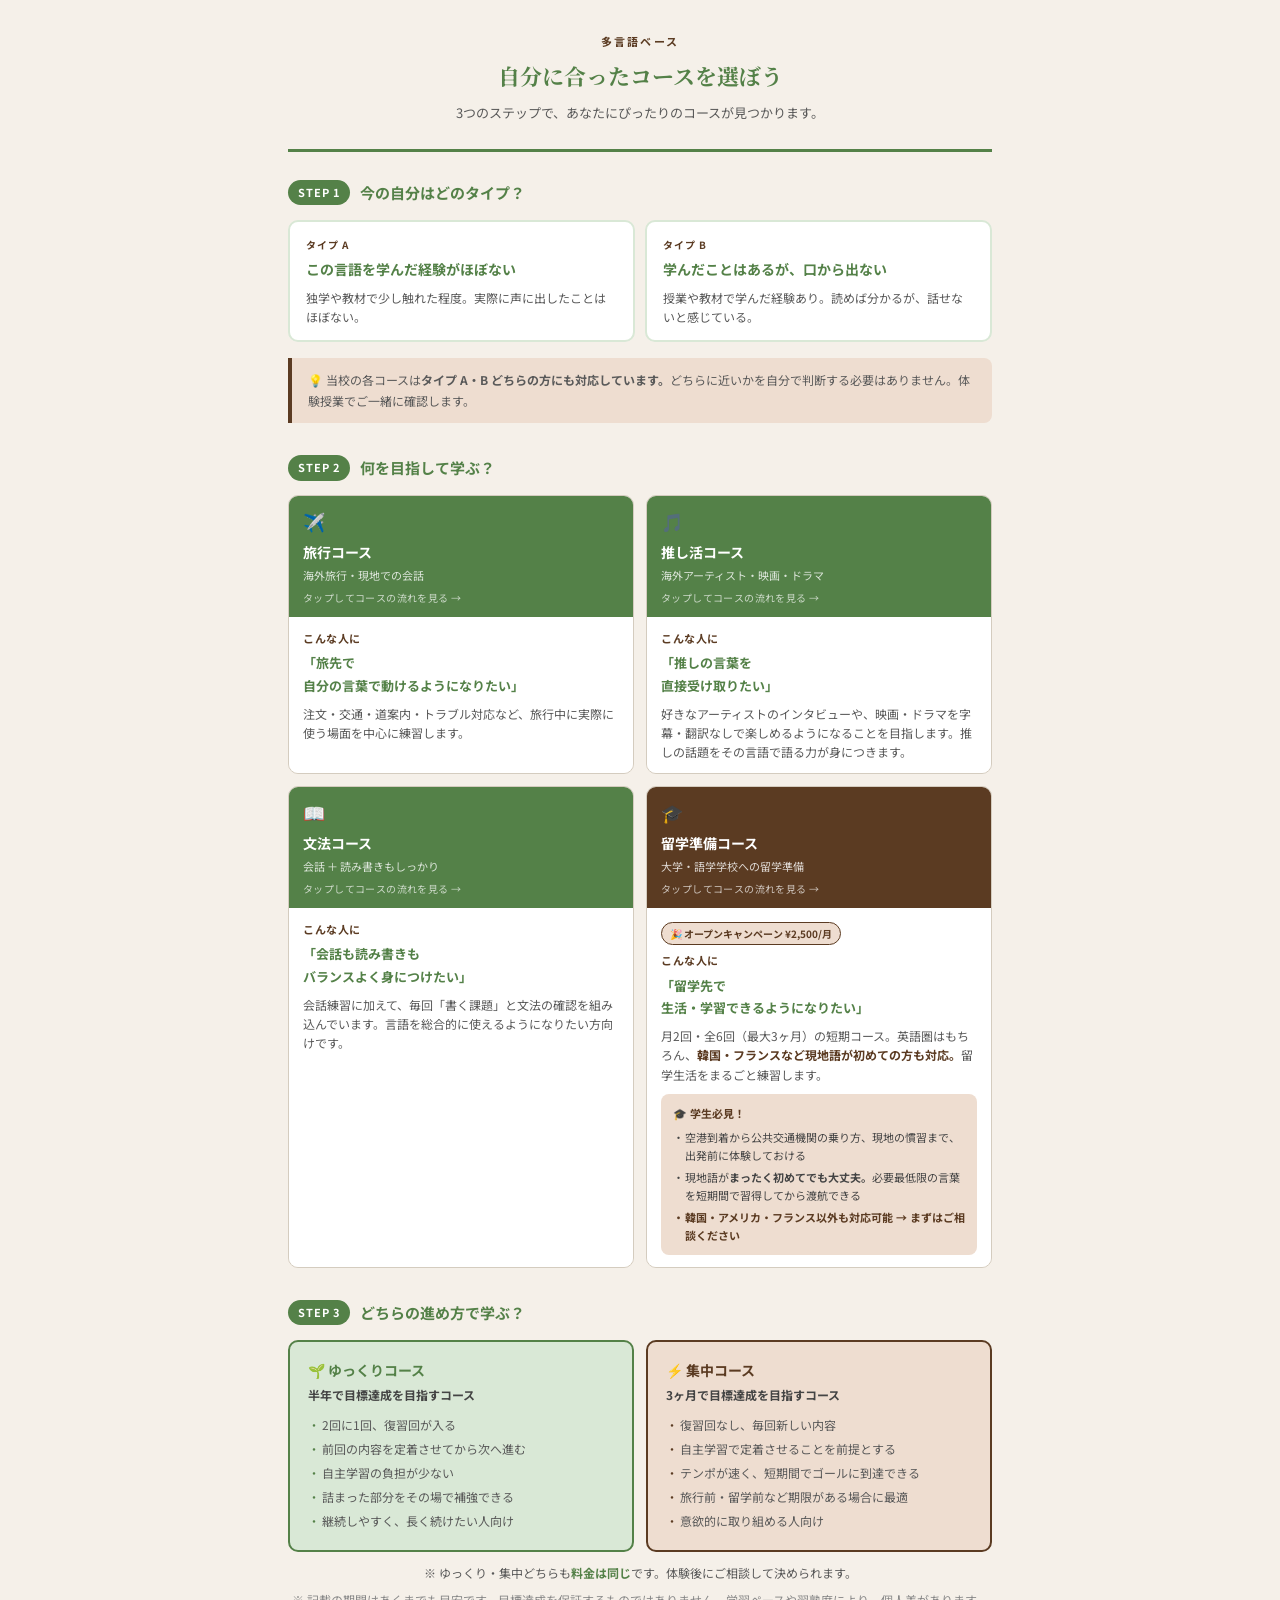
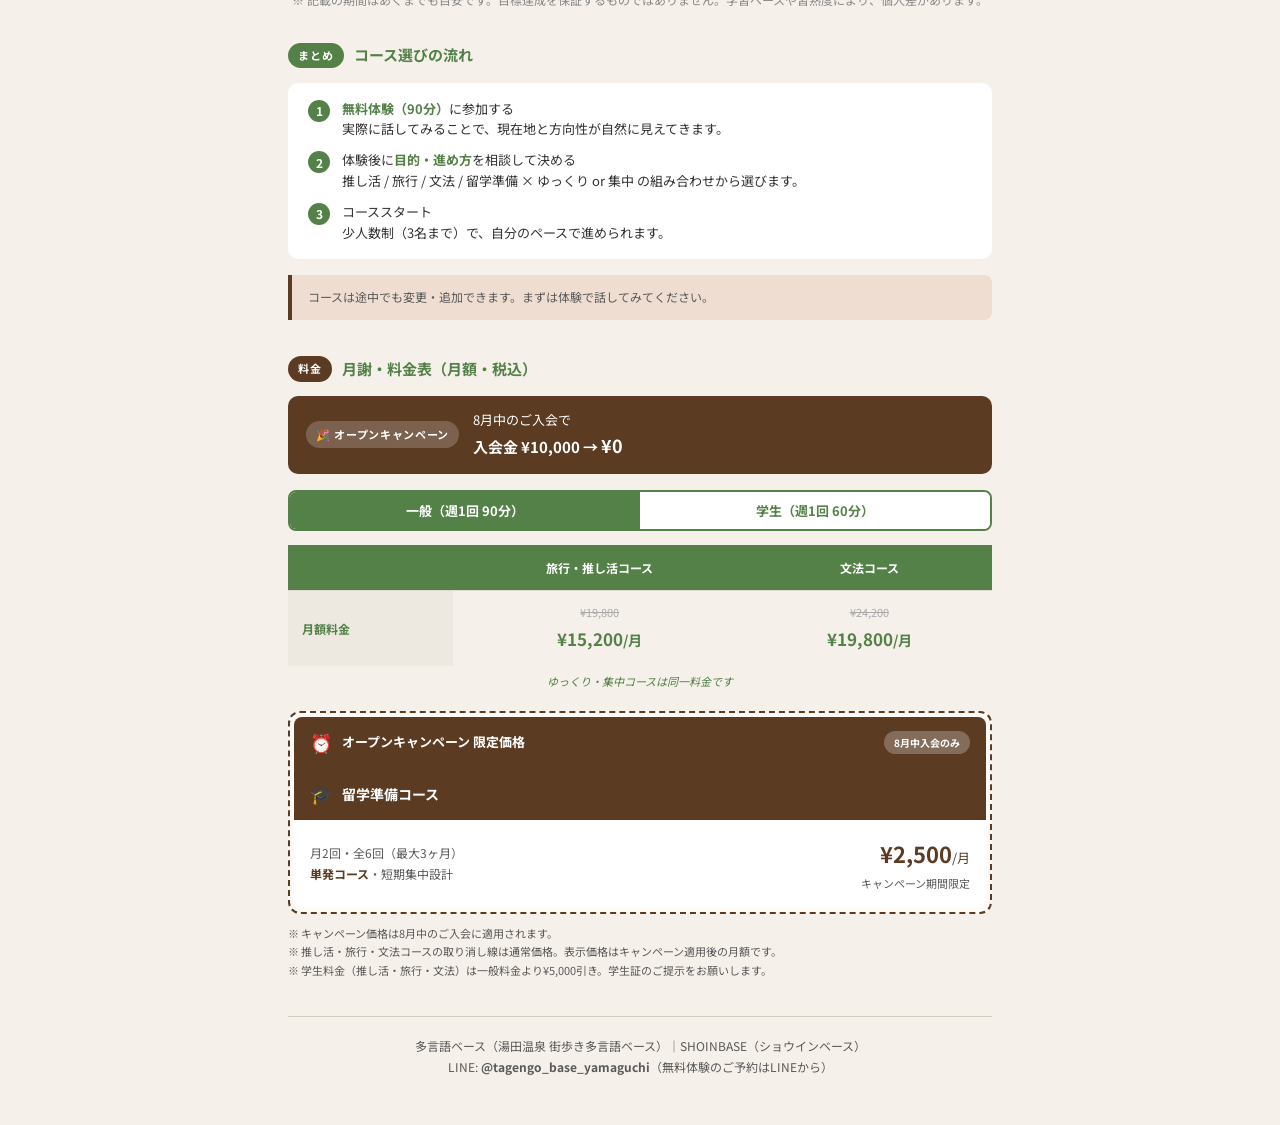
==== course_guide.html @ 74361b8c "Rename course guide page to ASCII filename Co-Authored-By: Claude Sonnet 5 <noreply@anthropic.com>" ====
<!DOCTYPE html>
<html lang="ja">
<head>
<meta charset="UTF-8">
<meta name="viewport" content="width=device-width, initial-scale=1.0">
<title>コース選択ガイド｜多言語ベース</title>
<link href="https://fonts.googleapis.com/css2?family=Noto+Serif+JP:wght@400;700&family=Noto+Sans+JP:wght@400;500;700&display=swap" rel="stylesheet">
<style>
  :root {
    --navy: #548148;
    --terra: #5b3b22;
    --terra-l: #eeddd0;
    --light: #d9e8d6;
    --gray: #595959;
    --lgray: #ede8e0;
  }
  * { box-sizing: border-box; margin: 0; padding: 0; }
  body {
    font-family: 'Noto Sans JP', sans-serif;
    color: #222;
    background: #f5f0e9;
    max-width: 760px;
    margin: 0 auto;
    padding: 32px 28px 48px;
    font-size: 14px;
    line-height: 1.75;
  }

  .header { text-align: center; padding-bottom: 24px; border-bottom: 3px solid var(--navy); margin-bottom: 28px; }
  .brand { font-size: 11px; letter-spacing: .2em; color: var(--terra); font-weight: 700; margin-bottom: 6px; }
  .header h1 { font-family: 'Noto Serif JP', serif; font-size: 22px; color: var(--navy); font-weight: 700; margin-bottom: 6px; }
  .header p { font-size: 13px; color: var(--gray); }

  .section-title { display: flex; align-items: center; gap: 10px; margin: 28px 0 14px; }
  .step-badge { background: var(--navy); color: #fff; font-size: 11px; font-weight: 700; padding: 3px 10px; border-radius: 20px; letter-spacing: .08em; white-space: nowrap; }
  .section-title h2 { font-size: 15px; font-weight: 700; color: var(--navy); }

  .level-cards { display: grid; grid-template-columns: 1fr 1fr; gap: 10px; margin-bottom: 6px; }
  .level-card { border: 2px solid var(--light); border-radius: 10px; padding: 14px 16px; background: #fff; }
  .level-card .tag { font-size: 10px; font-weight: 700; letter-spacing: .1em; color: var(--terra); margin-bottom: 4px; }
  .level-card .title { font-size: 14px; font-weight: 700; color: var(--navy); margin-bottom: 6px; }
  .level-card .desc { font-size: 12px; color: var(--gray); line-height: 1.6; }
  .level-card.highlight { border-color: var(--navy); background: var(--light); }

  .course-grid { display: grid; grid-template-columns: 1fr 1fr; gap: 12px; }
  .course-card { border-radius: 10px; overflow: hidden; border: 1px solid #d4ccbf; cursor: pointer; transition: transform .15s, box-shadow .15s; display: flex; flex-direction: column; }
  .course-card:active { transform: scale(.97); }
  .course-card:hover { box-shadow: 0 4px 16px rgba(84,129,72,.2); }
  .course-head { background: var(--navy); color: #fff; padding: 10px 14px; }
  .course-head .emoji { font-size: 18px; margin-bottom: 2px; display: block; }
  .course-head .name { font-size: 14px; font-weight: 700; }
  .course-head .sub { font-size: 11px; opacity: .8; margin-top: 2px; }
  .tap-hint { font-size: 10px; color: rgba(255,255,255,.7); margin-top: 4px; letter-spacing: .04em; }
  .course-body { background: #fff; padding: 12px 14px; flex: 1; }
  .course-body .for { font-size: 11px; font-weight: 700; color: var(--terra); margin-bottom: 4px; letter-spacing: .05em; }
  .course-body .goal { font-size: 13px; font-weight: 700; color: var(--navy); margin-bottom: 6px; }
  .course-body .detail { font-size: 12px; color: var(--gray); line-height: 1.6; }
  .course-card.terra .course-head { background: var(--terra); }
  .course-badge { display: inline-block; background: var(--terra-l); color: var(--terra); font-size: 10px; font-weight: 700; padding: 2px 8px; border-radius: 20px; margin-bottom: 6px; border: 1px solid var(--terra); }

  /* ── 進め方カード ── */
  .pace-grid { display: grid; grid-template-columns: 1fr 1fr; gap: 12px; }
  .pace-card { border-radius: 10px; padding: 16px 18px; border: 2px solid; }
  .pace-card.yukkuri { border-color: var(--navy); background: var(--light); }
  .pace-card.shuchu { border-color: var(--terra); background: var(--terra-l); }
  .pace-card .pace-title { font-size: 14px; font-weight: 700; margin-bottom: 2px; }
  .pace-card.yukkuri .pace-title { color: var(--navy); }
  .pace-card.shuchu .pace-title { color: var(--terra); }
  .pace-card .pace-count { font-size: 12px; font-weight: 700; color: #444; margin-bottom: 10px; }
  .pace-card ul { list-style: none; padding: 0; }
  .pace-card ul li { font-size: 12px; color: var(--gray); line-height: 1.65; padding-left: 14px; position: relative; margin-bottom: 4px; }
  .pace-card ul li::before { content: '・'; position: absolute; left: 0; }
  .pace-card.yukkuri ul li::before { color: var(--navy); }
  .pace-card.shuchu ul li::before { color: var(--terra); }
  .pace-same-note { text-align: center; font-size: 12px; color: var(--gray); margin-top: 10px; }
  .pace-same-note strong { color: var(--navy); }

  .flow { background: #fff; border-radius: 10px; padding: 16px 20px; }
  .flow-row { display: flex; align-items: flex-start; gap: 12px; margin-bottom: 10px; }
  .flow-row:last-child { margin-bottom: 0; }
  .flow-num { background: var(--navy); color: #fff; width: 22px; height: 22px; border-radius: 50%; font-size: 12px; font-weight: 700; display: flex; align-items: center; justify-content: center; flex-shrink: 0; margin-top: 1px; }
  .flow-text { font-size: 13px; color: #333; line-height: 1.6; }
  .flow-text strong { color: var(--navy); }

  .note-box { background: var(--terra-l); border-left: 4px solid var(--terra); border-radius: 0 8px 8px 0; padding: 12px 16px; font-size: 12px; color: var(--gray); line-height: 1.7; margin-top: 16px; }

  /* modal */
  .modal-overlay { display: none; position: fixed; inset: 0; background: rgba(10,20,10,.5); z-index: 100; align-items: flex-end; justify-content: center; }
  .modal-overlay.open { display: flex; }
  .modal { background: #fff; border-radius: 20px 20px 0 0; width: 100%; max-width: 760px; max-height: 85vh; overflow-y: auto; padding: 0 0 32px; transform: translateY(100%); transition: transform .3s cubic-bezier(.32,1,.6,1); }
  .modal-overlay.open .modal { transform: translateY(0); }
  .modal-bar { width: 40px; height: 4px; background: #ddd; border-radius: 2px; margin: 12px auto 0; }
  .modal-head { padding: 16px 20px 14px; border-bottom: 1px solid #eee; display: flex; align-items: center; gap: 12px; }
  .modal-emoji { font-size: 26px; }
  .modal-head-text .modal-name { font-size: 17px; font-weight: 700; color: var(--navy); }
  .modal-head-text .modal-sub { font-size: 12px; color: var(--gray); margin-top: 1px; }
  .modal-close { margin-left: auto; background: var(--lgray); border: none; border-radius: 50%; width: 30px; height: 30px; font-size: 16px; cursor: pointer; color: var(--gray); display: flex; align-items: center; justify-content: center; flex-shrink: 0; }
  .modal-body { padding: 20px 20px 0; }
  .phase-list { list-style: none; position: relative; }
  .phase-list::before { content: ''; position: absolute; left: 18px; top: 0; bottom: 0; width: 2px; background: var(--light); }
  .phase-item { display: flex; gap: 14px; margin-bottom: 18px; position: relative; }
  .phase-item:last-child { margin-bottom: 0; }
  .phase-dot { width: 38px; height: 38px; border-radius: 50%; background: var(--navy); color: #fff; font-size: 11px; font-weight: 700; display: flex; align-items: center; justify-content: center; flex-shrink: 0; z-index: 1; line-height: 1.2; text-align: center; }
  .phase-dot.terra { background: var(--terra); }
  .phase-content { padding-top: 4px; }
  .phase-title { font-size: 14px; font-weight: 700; color: var(--navy); margin-bottom: 4px; }
  .phase-desc { font-size: 12px; color: var(--gray); line-height: 1.65; }
  .lesson-pills { display: flex; flex-wrap: wrap; gap: 6px; margin-top: 8px; }
  .pill { background: var(--lgray); border: 1px solid #ccc4b8; border-radius: 20px; padding: 3px 10px; font-size: 11px; color: #333; white-space: nowrap; }
  .pill.highlight { background: var(--light); border-color: var(--navy); color: var(--navy); font-weight: 700; }
  .modal-counts { display: flex; gap: 8px; margin: 18px 0 0; }
  .count-chip { flex: 1; border-radius: 8px; padding: 10px 12px; text-align: center; }
  .count-chip.y { background: var(--light); }
  .count-chip.s { background: var(--terra-l); }
  .count-chip .cc-label { font-size: 10px; font-weight: 700; margin-bottom: 3px; }
  .count-chip.y .cc-label { color: var(--navy); }
  .count-chip.s .cc-label { color: var(--terra); }
  .count-chip .cc-val { font-size: 14px; font-weight: 700; color: #222; }

  /* pricing */
  .campaign-banner { background: var(--terra); color: #fff; border-radius: 10px; padding: 14px 18px; display: flex; align-items: center; gap: 14px; margin-bottom: 16px; }
  .campaign-tag { font-size: 11px; font-weight: 700; letter-spacing: .06em; white-space: nowrap; background: rgba(255,255,255,.2); border-radius: 20px; padding: 4px 10px; }
  .campaign-text { font-size: 13px; line-height: 1.6; }
  .campaign-text strong { font-size: 15px; }
  .zero { font-size: 18px; font-weight: 700; }
  .price-toggle { display: flex; border: 2px solid var(--navy); border-radius: 8px; overflow: hidden; margin-bottom: 14px; }
  .price-toggle button { flex: 1; padding: 9px 0; font-size: 13px; font-weight: 700; font-family: 'Noto Sans JP', sans-serif; border: none; cursor: pointer; transition: background .15s, color .15s; background: #fff; color: var(--navy); }
  .price-toggle button.active { background: var(--navy); color: #fff; }
  .price-table-wrap { display: none; }
  .price-table-wrap.show { display: block; }
  .price-table { width: 100%; border-collapse: collapse; font-size: 13px; }
  .price-table th, .price-table td { padding: 12px 14px; text-align: center; border-bottom: 1px solid #e0d9cf; }
  .price-table th { background: var(--navy); color: #fff; font-size: 12px; font-weight: 700; }
  .price-table th:first-child { text-align: left; }
  .price-table td:first-child { text-align: left; font-weight: 700; color: var(--navy); background: var(--lgray); font-size: 12px; }
  .price-table tr:last-child td { border-bottom: none; }
  .price-now { font-size: 17px; font-weight: 700; color: var(--navy); }
  .price-orig { font-size: 11px; color: #aaa; text-decoration: line-through; margin-bottom: 2px; }
  .same-price-note { font-size: 11px; font-style: italic; color: var(--navy); margin-top: 6px; text-align: center; }

  .study-price-card { margin-top: 0; border: none; border-radius: 0 0 8px 8px; overflow: hidden; }
  .study-price-head { background: var(--terra); color: #fff; padding: 10px 16px; display: flex; align-items: center; gap: 10px; border-radius: 0; }
  .study-price-head .sp-name { font-size: 14px; font-weight: 700; }
  .study-price-head .sp-tag { font-size: 10px; font-weight: 700; background: rgba(255,255,255,.25); border-radius: 20px; padding: 2px 8px; }
  .study-price-body { background: #fff; padding: 14px 16px; display: flex; align-items: center; justify-content: space-between; gap: 12px; }
  .study-price-info { font-size: 12px; color: var(--gray); line-height: 1.7; }
  .study-price-info strong { color: var(--terra); }
  .study-price-num { text-align: right; white-space: nowrap; }
  .study-price-num .sp-price { font-size: 22px; font-weight: 700; color: var(--terra); }
  .study-price-num .sp-sub { font-size: 11px; color: var(--gray); margin-top: 2px; }

  .price-note { font-size: 11px; color: var(--gray); margin-top: 10px; line-height: 1.7; }
  .footer { text-align: center; margin-top: 36px; padding-top: 18px; border-top: 1px solid #d4ccbf; font-size: 12px; color: var(--gray); }

  @media print {
    body { padding: 20px; background: #fff; }
    .modal-overlay { display: none !important; }
    .tap-hint { display: none; }
    .price-table-wrap { display: block !important; }
    .price-toggle { display: none; }
  }
</style>
</head>
<body>

<div class="header">
  <div class="brand">多言語ベース</div>
  <h1>自分に合ったコースを選ぼう</h1>
  <p>3つのステップで、あなたにぴったりのコースが見つかります。</p>
</div>

<!-- STEP 1 -->
<div class="section-title">
  <span class="step-badge">STEP 1</span>
  <h2>今の自分はどのタイプ？</h2>
</div>
<div class="level-cards">
  <div class="level-card">
    <div class="tag">タイプ A</div>
    <div class="title">この言語を学んだ経験がほぼない</div>
    <div class="desc">独学や教材で少し触れた程度。実際に声に出したことはほぼない。</div>
  </div>
  <div class="level-card">
    <div class="tag">タイプ B</div>
    <div class="title">学んだことはあるが、口から出ない</div>
    <div class="desc">授業や教材で学んだ経験あり。読めば分かるが、話せないと感じている。</div>
  </div>
</div>
<div class="note-box">
  💡 当校の各コースは<strong>タイプ A・B どちらの方にも対応しています。</strong>どちらに近いかを自分で判断する必要はありません。体験授業でご一緒に確認します。
</div>

<!-- STEP 2 -->
<div class="section-title" style="margin-top:32px;">
  <span class="step-badge">STEP 2</span>
  <h2>何を目指して学ぶ？</h2>
</div>
<div class="course-grid">

  <div class="course-card" onclick="openModal('travel')">
    <div class="course-head">
      <span class="emoji">✈️</span>
      <div class="name">旅行コース</div>
      <div class="sub">海外旅行・現地での会話</div>
      <div class="tap-hint">タップしてコースの流れを見る →</div>
    </div>
    <div class="course-body">
      <div class="for">こんな人に</div>
      <div class="goal">「旅先で<br>自分の言葉で動けるようになりたい」</div>
      <div class="detail">注文・交通・道案内・トラブル対応など、旅行中に実際に使う場面を中心に練習します。</div>
    </div>
  </div>

  <div class="course-card" onclick="openModal('oshi')">
    <div class="course-head">
      <span class="emoji">🎵</span>
      <div class="name">推し活コース</div>
      <div class="sub">海外アーティスト・映画・ドラマ</div>
      <div class="tap-hint">タップしてコースの流れを見る →</div>
    </div>
    <div class="course-body">
      <div class="for">こんな人に</div>
      <div class="goal">「推しの言葉を<br>直接受け取りたい」</div>
      <div class="detail">好きなアーティストのインタビューや、映画・ドラマを字幕・翻訳なしで楽しめるようになることを目指します。推しの話題をその言語で語る力が身につきます。</div>
    </div>
  </div>

  <div class="course-card" onclick="openModal('grammar')">
    <div class="course-head">
      <span class="emoji">📖</span>
      <div class="name">文法コース</div>
      <div class="sub">会話 ＋ 読み書きもしっかり</div>
      <div class="tap-hint">タップしてコースの流れを見る →</div>
    </div>
    <div class="course-body">
      <div class="for">こんな人に</div>
      <div class="goal">「会話も読み書きも<br>バランスよく身につけたい」</div>
      <div class="detail">会話練習に加えて、毎回「書く課題」と文法の確認を組み込んでいます。言語を総合的に使えるようになりたい方向けです。</div>
    </div>
  </div>

  <div class="course-card terra" onclick="openModal('study')">
    <div class="course-head">
      <span class="emoji">🎓</span>
      <div class="name">留学準備コース</div>
      <div class="sub">大学・語学学校への留学準備</div>
      <div class="tap-hint">タップしてコースの流れを見る →</div>
    </div>
    <div class="course-body">
      <div class="course-badge">🎉 オープンキャンペーン ¥2,500/月</div>
      <div class="for">こんな人に</div>
      <div class="goal">「留学先で<br>生活・学習できるようになりたい」</div>
      <div class="detail">月2回・全6回（最大3ヶ月）の短期コース。英語圏はもちろん、<strong style="color:var(--terra);">韓国・フランスなど現地語が初めての方も対応。</strong>留学生活をまるごと練習します。</div>
      <div style="margin-top:10px; background:var(--terra-l); border-radius:8px; padding:10px 12px;">
        <div style="font-size:11px; font-weight:700; color:var(--terra); margin-bottom:6px;">🎓 学生必見！</div>
        <ul style="list-style:none; padding:0; margin:0;">
          <li style="font-size:11px; color:#444; line-height:1.6; padding-left:12px; position:relative; margin-bottom:5px;"><span style="position:absolute;left:0;">・</span>空港到着から公共交通機関の乗り方、現地の慣習まで、出発前に体験しておける</li>
          <li style="font-size:11px; color:#444; line-height:1.6; padding-left:12px; position:relative; margin-bottom:5px;"><span style="position:absolute;left:0;">・</span>現地語が<strong>まったく初めてでも大丈夫。</strong>必要最低限の言葉を短期間で習得してから渡航できる</li>
          <li style="font-size:11px; color:var(--terra); font-weight:700; line-height:1.6; padding-left:12px; position:relative;"><span style="position:absolute;left:0;">・</span>韓国・アメリカ・フランス以外も対応可能 → まずはご相談ください</li>
        </ul>
      </div>
    </div>
  </div>

</div>

<!-- STEP 3: 進め方 -->
<div class="section-title" style="margin-top:32px;">
  <span class="step-badge">STEP 3</span>
  <h2>どちらの進め方で学ぶ？</h2>
</div>
<div class="pace-grid">
  <div class="pace-card yukkuri">
    <div class="pace-title">🌱 ゆっくりコース</div>
    <div class="pace-count">半年で目標達成を目指すコース</div>
    <ul>
      <li>2回に1回、復習回が入る</li>
      <li>前回の内容を定着させてから次へ進む</li>
      <li>自主学習の負担が少ない</li>
      <li>詰まった部分をその場で補強できる</li>
      <li>継続しやすく、長く続けたい人向け</li>
    </ul>
  </div>
  <div class="pace-card shuchu">
    <div class="pace-title">⚡ 集中コース</div>
    <div class="pace-count">3ヶ月で目標達成を目指すコース</div>
    <ul>
      <li>復習回なし、毎回新しい内容</li>
      <li>自主学習で定着させることを前提とする</li>
      <li>テンポが速く、短期間でゴールに到達できる</li>
      <li>旅行前・留学前など期限がある場合に最適</li>
      <li>意欲的に取り組める人向け</li>
    </ul>
  </div>
</div>
<p class="pace-same-note">※ ゆっくり・集中どちらも<strong>料金は同じ</strong>です。体験後にご相談して決められます。</p>
<p class="pace-same-note" style="margin-top:6px; color:#888;">※ 記載の期間はあくまでも目安です。目標達成を保証するものではありません。学習ペースや習熟度により、個人差があります。</p>

<!-- まとめ -->
<div class="section-title" style="margin-top:32px;">
  <span class="step-badge">まとめ</span>
  <h2>コース選びの流れ</h2>
</div>
<div class="flow">
  <div class="flow-row">
    <div class="flow-num">1</div>
    <div class="flow-text"><strong>無料体験（90分）</strong>に参加する<br>実際に話してみることで、現在地と方向性が自然に見えてきます。</div>
  </div>
  <div class="flow-row">
    <div class="flow-num">2</div>
    <div class="flow-text">体験後に<strong>目的・進め方</strong>を相談して決める<br>推し活 / 旅行 / 文法 / 留学準備 × ゆっくり or 集中 の組み合わせから選びます。</div>
  </div>
  <div class="flow-row">
    <div class="flow-num">3</div>
    <div class="flow-text">コーススタート<br>少人数制（3名まで）で、自分のペースで進められます。</div>
  </div>
</div>
<div class="note-box" style="margin-top:16px;">
  コースは途中でも変更・追加できます。まずは体験で話してみてください。
</div>

<!-- 料金表 -->
<div class="section-title" style="margin-top:36px;">
  <span class="step-badge" style="background:var(--terra);">料金</span>
  <h2>月謝・料金表（月額・税込）</h2>
</div>
<div class="campaign-banner">
  <div class="campaign-tag">🎉 オープンキャンペーン</div>
  <div class="campaign-text">8月中のご入会で<br><strong>入会金 ¥10,000 → <span class="zero">¥0</span></strong></div>
</div>
<div class="price-toggle">
  <button class="active" onclick="switchPrice('general', this)">一般（週1回 90分）</button>
  <button onclick="switchPrice('student', this)">学生（週1回 60分）</button>
</div>

<div class="price-table-wrap show" id="price-general">
  <table class="price-table">
    <thead><tr><th></th><th>旅行・推し活コース</th><th>文法コース</th></tr></thead>
    <tbody>
      <tr>
        <td>月額料金</td>
        <td><div class="price-orig">¥19,800</div><div class="price-now">¥15,200<small>/月</small></div></td>
        <td><div class="price-orig">¥24,200</div><div class="price-now">¥19,800<small>/月</small></div></td>
      </tr>
    </tbody>
  </table>
  <p class="same-price-note">ゆっくり・集中コースは同一料金です</p>
</div>

<div class="price-table-wrap" id="price-student">
  <table class="price-table">
    <thead><tr><th></th><th>旅行・推し活コース</th><th>文法コース</th></tr></thead>
    <tbody>
      <tr>
        <td>月額料金</td>
        <td><div class="price-orig">¥19,800</div><div class="price-now">¥10,200<small>/月</small></div></td>
        <td><div class="price-orig">¥24,200</div><div class="price-now">¥14,800<small>/月</small></div></td>
      </tr>
    </tbody>
  </table>
  <p class="same-price-note">ゆっくり・集中コースは同一料金です</p>
</div>

<!-- 留学準備コース special -->
<div style="margin-top:20px; border: 2px dashed var(--terra); border-radius: 12px; padding: 4px; background: #fffaf6;">
  <div style="background: var(--terra); color:#fff; border-radius: 8px 8px 0 0; padding: 10px 16px; display:flex; align-items:center; gap:10px;">
    <span style="font-size:18px;">⏰</span>
    <div style="font-size:13px; font-weight:700; flex:1;">オープンキャンペーン 限定価格</div>
    <div style="font-size:10px; font-weight:700; background:rgba(255,255,255,.25); border-radius:20px; padding:3px 10px; white-space:nowrap;">8月中入会のみ</div>
  </div>
  <div class="study-price-card">
    <div class="study-price-head">
      <span style="font-size:18px;">🎓</span>
      <div class="sp-name">留学準備コース</div>
    </div>
    <div class="study-price-body">
      <div class="study-price-info">
        月2回・全6回（最大3ヶ月）<br>
        <strong>単発コース</strong>・短期集中設計
      </div>
      <div class="study-price-num">
        <div class="sp-price">¥2,500<small style="font-size:13px;font-weight:400;">/月</small></div>
        <div class="sp-sub">キャンペーン期間限定</div>
      </div>
    </div>
  </div>
</div>

<p class="price-note">
  ※ キャンペーン価格は8月中のご入会に適用されます。<br>
  ※ 推し活・旅行・文法コースの取り消し線は通常価格。表示価格はキャンペーン適用後の月額です。<br>
  ※ 学生料金（推し活・旅行・文法）は一般料金より¥5,000引き。学生証のご提示をお願いします。
</p>

<!-- モーダル -->
<div class="modal-overlay" id="modal-overlay" onclick="closeOnBg(event)">
  <div class="modal" id="modal">
    <div class="modal-bar"></div>
    <div class="modal-head">
      <div class="modal-emoji" id="m-emoji"></div>
      <div class="modal-head-text">
        <div class="modal-name" id="m-name"></div>
        <div class="modal-sub" id="m-sub"></div>
      </div>
      <button class="modal-close" onclick="closeModal()">✕</button>
    </div>
    <div class="modal-body">
      <ul class="phase-list" id="m-phases"></ul>
      <div class="modal-counts" id="m-counts"></div>
    </div>
  </div>
</div>

<div class="footer">
  多言語ベース（湯田温泉 街歩き多言語ベース）｜SHOINBASE（ショウインベース）<br>
  LINE: <strong>@tagengo_base_yamaguchi</strong>（無料体験のご予約はLINEから）
</div>

<script>
const courses = {
  oshi: {
    emoji: '🎵', name: '推し活コース', sub: '海外アーティスト・映画・ドラマ',
    phases: [
      { label: 'P1', title: '話す基地を作る（共通）', desc: '知っている言葉を口から出す練習からスタート。意見の言い方・リアクション・詰まったときの切り抜け方を体得します。', pills: ['自己紹介・好きなものを話す', '意見を言う・質問する', '自然なリアクション', '初カフェ実践'], terra: false },
      { label: 'P2', title: '好きな作品・アーティストの話題で会話する', desc: '好きなアーティストや作品をその言語で紹介・語る練習。街の文字（看板・メニュー）も声に出して読みます。', pills: ['推し・作品をその言語で紹介する', '街歩き実践', '作品の感想を深く語る', '知らない表現を言い換える'], terra: false },
      { label: 'P3', title: 'ネイティブコンテンツをそのまま楽しめるようになる', desc: '動画・インタビューのシャドーイング、ナチュラルスピードへの慣れ。最終回は好きな作品を字幕・翻訳なしで1エピソード完走。', pills: ['シャドーイング', 'カフェで作品トーク', '景色×作品トーク', '【仕上げ】字幕なし完走'], terra: true }
    ]
  },
  travel: {
    emoji: '✈️', name: '旅行コース', sub: '海外旅行・現地での会話',
    phases: [
      { label: 'P1', title: '話す基地を作る（共通）', desc: '知っている言葉を口から出す練習。意見の言い方・リアクション・詰まったときの切り抜け方を体得します。', pills: ['自己紹介・好きなものを話す', '意見を言う・質問する', '自然なリアクション', '初カフェ実践'], terra: false },
      { label: 'P2', title: '旅行で使う日常会話', desc: '「よく聞かれる質問への返答」から「交通・予約・トラブル対応」まで、旅行中に実際に起こる場面を網羅します。', pills: ['定番質問に答える', '道を聞く（散歩実践）', '交通・予約・手続き', 'トラブル対応'], terra: false },
      { label: 'P3', title: '旅行を自分の言葉で楽しむ', desc: '体験を流暢に語り、細かいリクエストも自分の言葉で伝えられるように。最終回は旅行フルシミュレーション。', pills: ['体験を語る（過去形）', 'カフェで細かい注文', '道案内の連続確認', '【仕上げ】フルコース実践'], terra: true }
    ]
  },
  grammar: {
    emoji: '📖', name: '文法コース', sub: '会話 ＋ 読み書きもしっかり',
    phases: [
      { label: 'P1', title: '文法の骨格を声に出す', desc: '語順・時制・疑問文を「話しながら」整理します。毎回書く課題あり。文法ミニレッスンが2回に1回入ります。', pills: ['語順を話して掴む', '時制を使い分ける', '質問文を自在に作る', '初カフェ実践'], terra: false },
      { label: 'P2', title: '読み書きと会話を組み合わせる', desc: '仮定表現・複合文型を使った会話。短い記事や文章を読んで意見を述べる練習も加わります。', pills: ['仮定表現で会話を広げる', '街の文字を読む（散歩実践）', '記事を読んで意見を言う', '書いて定着'], terra: false },
      { label: 'P3', title: '複雑な表現・まとまった文章へ', desc: '複雑な構造の文を話す・書く練習。最終回は10分間フリートーク＋その内容をまとめて書く。', pills: ['複雑な文を話す・書く', 'カフェで深いトーク', '意見文を書く', '【仕上げ】フリートーク＋記述'], terra: true }
    ]
  },
  study: {
    emoji: '🎓', name: '留学準備コース', sub: '大学・語学学校への留学準備',
    phases: [
      { label: 'P1', title: 'まず声に出すところから始める', desc: '英語圏でも現地語が必要な国でも対応。すでに学んだことがある方は「話す回路づくり」、初めての言語の方は「最低限の日常表現」からスタートします。', pills: ['あいさつ・自己紹介', '聞き返す・確認する', '意見をシンプルに伝える', '初カフェ実践'], terra: false },
      { label: 'P2', title: '留学生活の会話を体得する', desc: '留学初日から使う場面をフルカバー。キャンパス・授業・街・寮での会話を実践形式で練習します。', pills: ['自己紹介・友達作り', '教授への質問・相談', '街で情報を聞く（散歩実践）', 'ルームメイト交渉'], terra: false },
      { label: 'P3', title: '授業・留学生活に向けた実践練習', desc: '授業に向けて深いテーマで話す準備を重ねます。日常会話から一歩踏み込んだ表現を使いこなし、最終回は留学生活まるごとシミュレーション。', pills: ['授業に向けて', '深いテーマで話す準備', '【仕上げ】留学シミュレーション'], terra: true }
    ]
  }
};

function openModal(key) {
  const c = courses[key];
  document.getElementById('m-emoji').textContent = c.emoji;
  document.getElementById('m-name').textContent = c.name;
  document.getElementById('m-sub').textContent = c.sub;
  document.getElementById('m-phases').innerHTML = c.phases.map(ph => `
    <li class="phase-item">
      <div class="phase-dot${ph.terra ? ' terra' : ''}">${ph.label}</div>
      <div class="phase-content">
        <div class="phase-title">${ph.title}</div>
        <div class="phase-desc">${ph.desc}</div>
        <div class="lesson-pills">${ph.pills.map((p,i) => `<span class="pill${i===ph.pills.length-1?' highlight':''}">${p}</span>`).join('')}</div>
      </div>
    </li>`).join('');

  const isStudy = key === 'study';
  document.getElementById('m-counts').innerHTML = isStudy
    ? `<div class="count-chip s" style="flex:1"><div class="cc-label">🎉 オープンキャンペーン</div><div class="cc-val">全6回（月2回・最大3ヶ月）¥2,500/月</div></div>`
    : `<div class="count-chip y"><div class="cc-label">🌱 ゆっくりコース</div><div class="cc-val">半年で目標達成</div></div>
       <div class="count-chip s"><div class="cc-label">⚡ 集中コース</div><div class="cc-val">3ヶ月で目標達成</div></div>`;

  document.getElementById('modal-overlay').classList.add('open');
  document.body.style.overflow = 'hidden';
}
function closeModal() {
  document.getElementById('modal-overlay').classList.remove('open');
  document.body.style.overflow = '';
}
function closeOnBg(e) {
  if (e.target === document.getElementById('modal-overlay')) closeModal();
}
function switchPrice(type, btn) {
  document.querySelectorAll('.price-toggle button').forEach(b => b.classList.remove('active'));
  btn.classList.add('active');
  document.querySelectorAll('.price-table-wrap').forEach(el => el.classList.remove('show'));
  document.getElementById('price-' + type).classList.add('show');
}
</script>
</body>
</html>
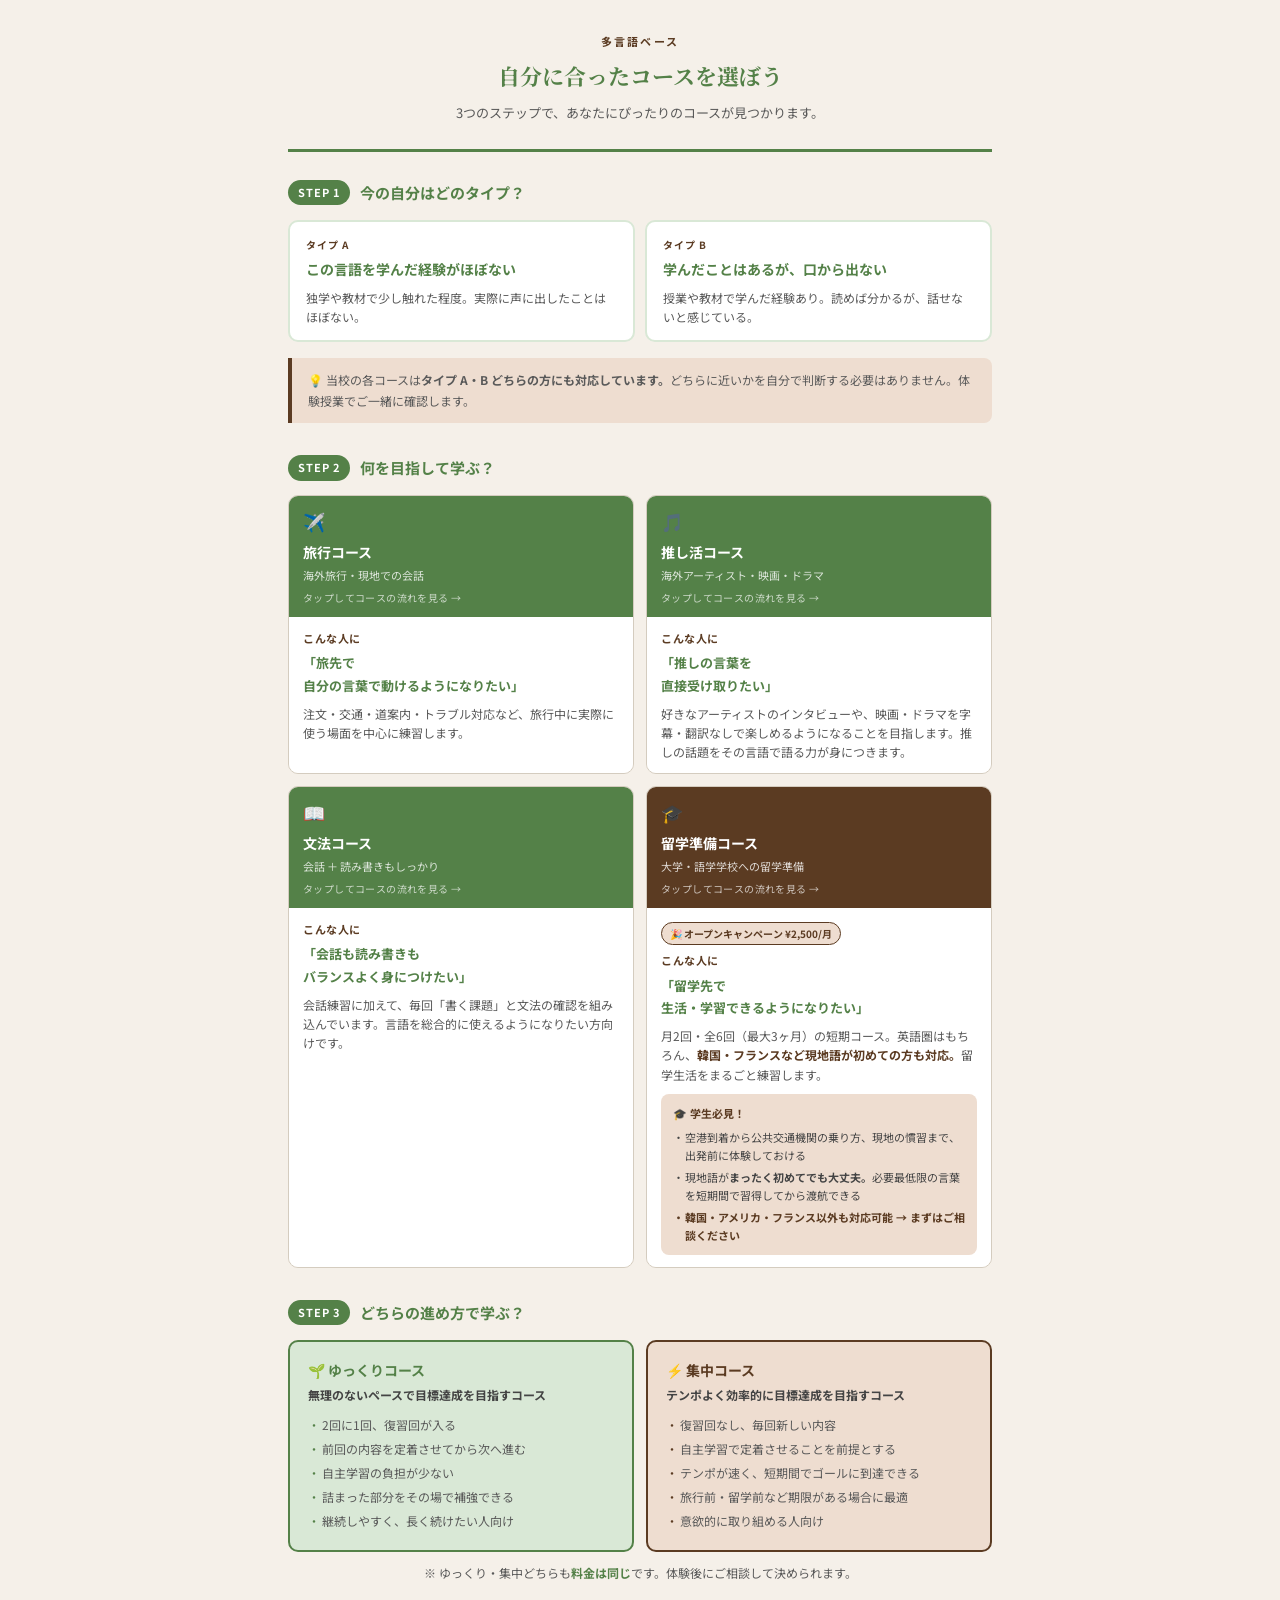
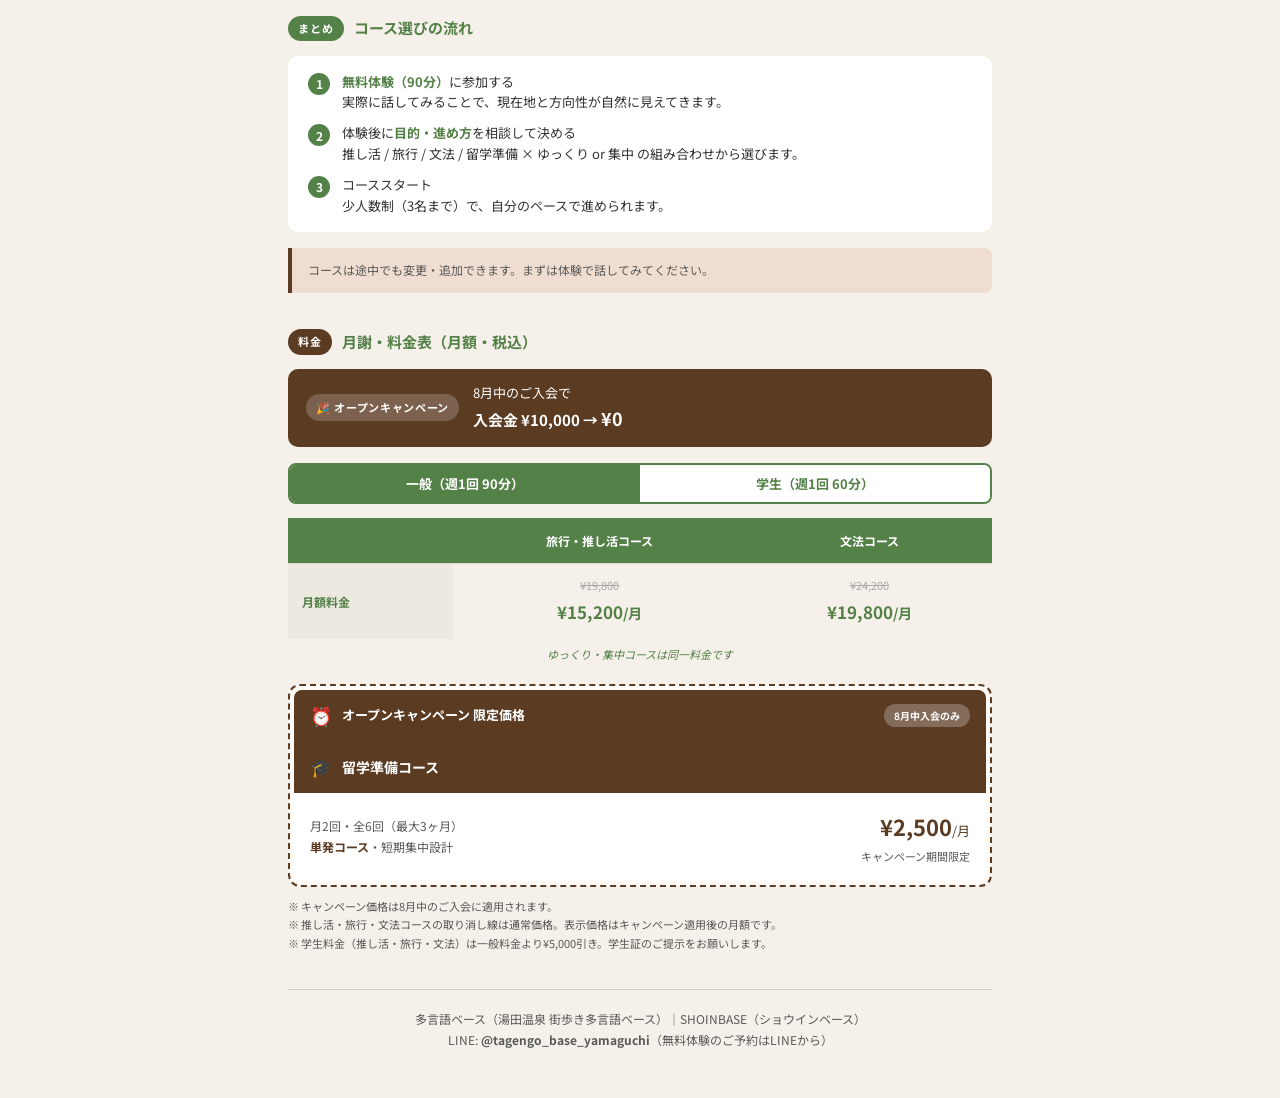
==== commit bafddf45: "Remove specific duration claims from course guide Co-Authored-By: Claude Sonnet 5 <noreply@anthropic" ====
--- a/course_guide.html
+++ b/course_guide.html
@@ -272,7 +272,7 @@
 <div class="pace-grid">
   <div class="pace-card yukkuri">
     <div class="pace-title">🌱 ゆっくりコース</div>
-    <div class="pace-count">半年で目標達成を目指すコース</div>
+    <div class="pace-count">無理のないペースで目標達成を目指すコース</div>
     <ul>
       <li>2回に1回、復習回が入る</li>
       <li>前回の内容を定着させてから次へ進む</li>
@@ -283,7 +283,7 @@
   </div>
   <div class="pace-card shuchu">
     <div class="pace-title">⚡ 集中コース</div>
-    <div class="pace-count">3ヶ月で目標達成を目指すコース</div>
+    <div class="pace-count">テンポよく効率的に目標達成を目指すコース</div>
     <ul>
       <li>復習回なし、毎回新しい内容</li>
       <li>自主学習で定着させることを前提とする</li>
@@ -294,7 +294,6 @@
   </div>
 </div>
 <p class="pace-same-note">※ ゆっくり・集中どちらも<strong>料金は同じ</strong>です。体験後にご相談して決められます。</p>
-<p class="pace-same-note" style="margin-top:6px; color:#888;">※ 記載の期間はあくまでも目安です。目標達成を保証するものではありません。学習ペースや習熟度により、個人差があります。</p>
 
 <!-- まとめ -->
 <div class="section-title" style="margin-top:32px;">
@@ -470,8 +469,8 @@
   const isStudy = key === 'study';
   document.getElementById('m-counts').innerHTML = isStudy
     ? `<div class="count-chip s" style="flex:1"><div class="cc-label">🎉 オープンキャンペーン</div><div class="cc-val">全6回（月2回・最大3ヶ月）¥2,500/月</div></div>`
-    : `<div class="count-chip y"><div class="cc-label">🌱 ゆっくりコース</div><div class="cc-val">半年で目標達成</div></div>
-       <div class="count-chip s"><div class="cc-label">⚡ 集中コース</div><div class="cc-val">3ヶ月で目標達成</div></div>`;
+    : `<div class="count-chip y"><div class="cc-label">🌱 ゆっくりコース</div><div class="cc-val">着実に目標達成</div></div>
+       <div class="count-chip s"><div class="cc-label">⚡ 集中コース</div><div class="cc-val">スピーディに目標達成</div></div>`;
 
   document.getElementById('modal-overlay').classList.add('open');
   document.body.style.overflow = 'hidden';
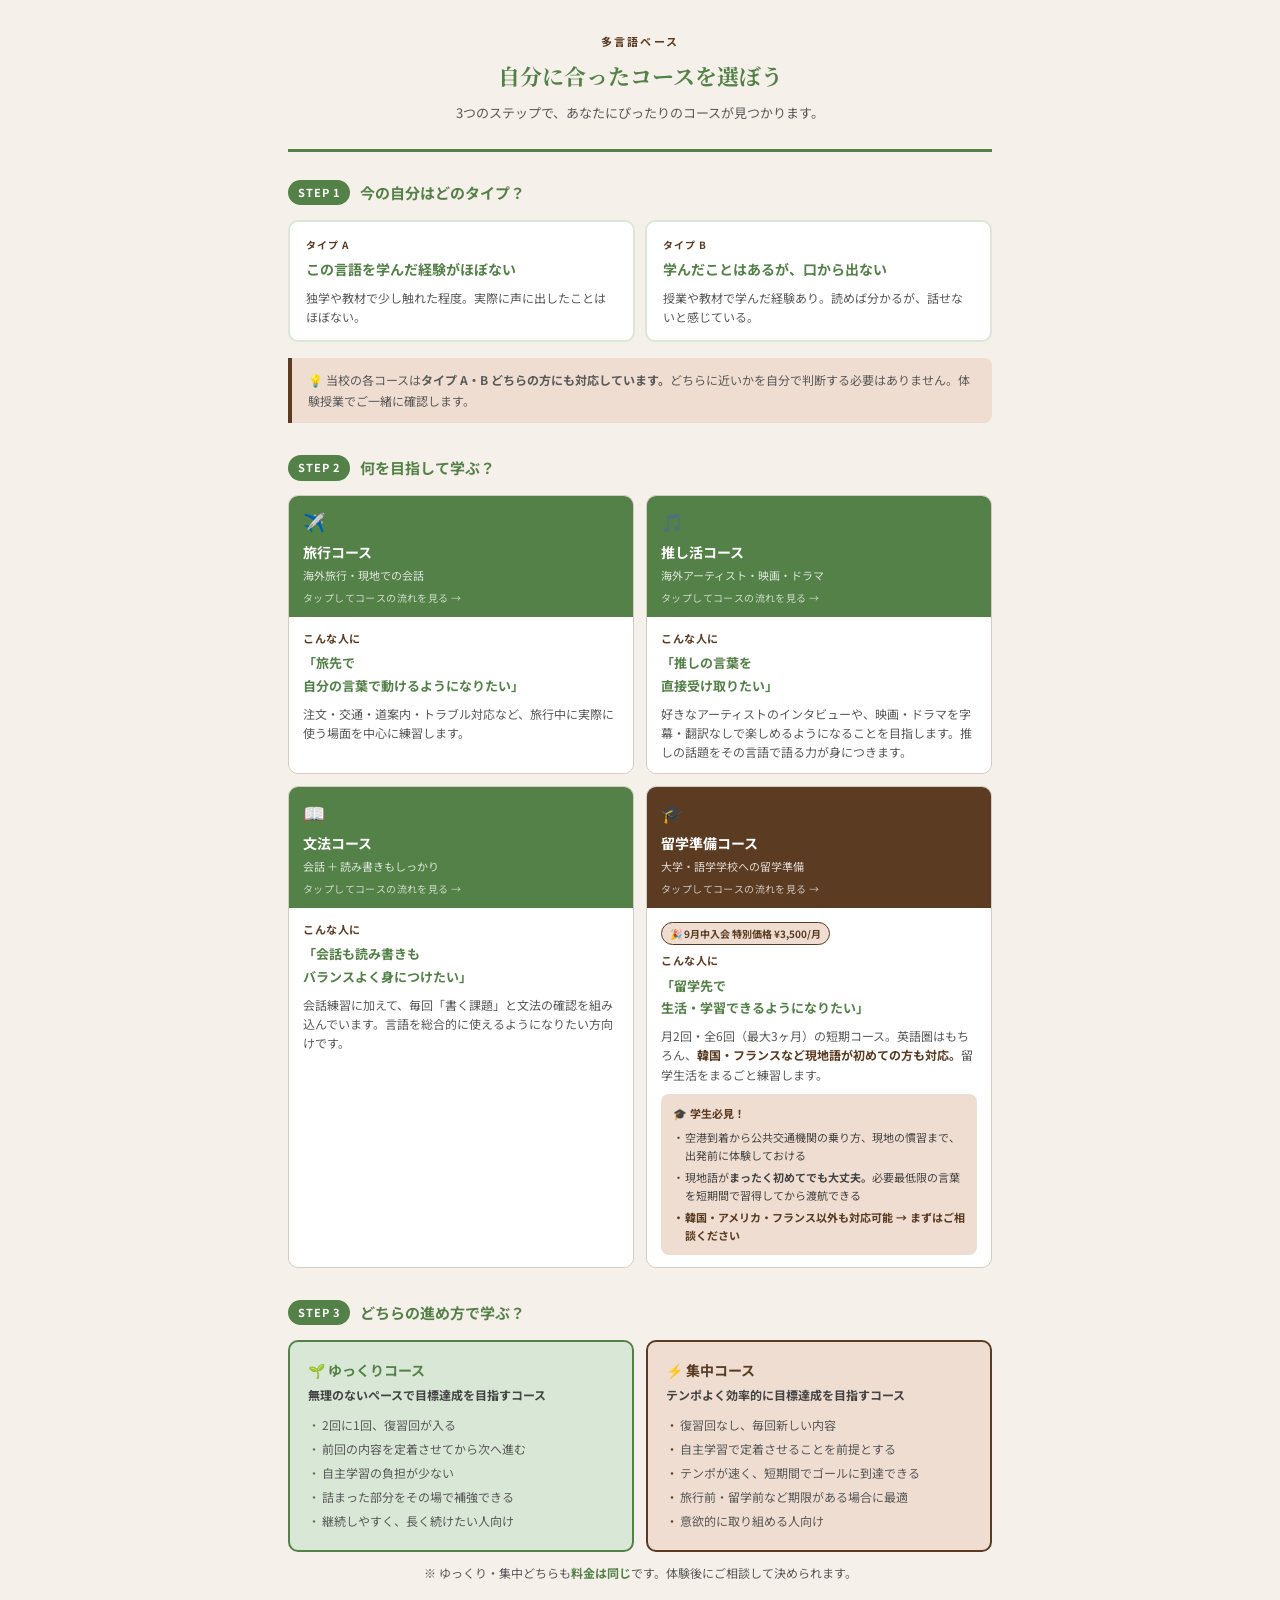
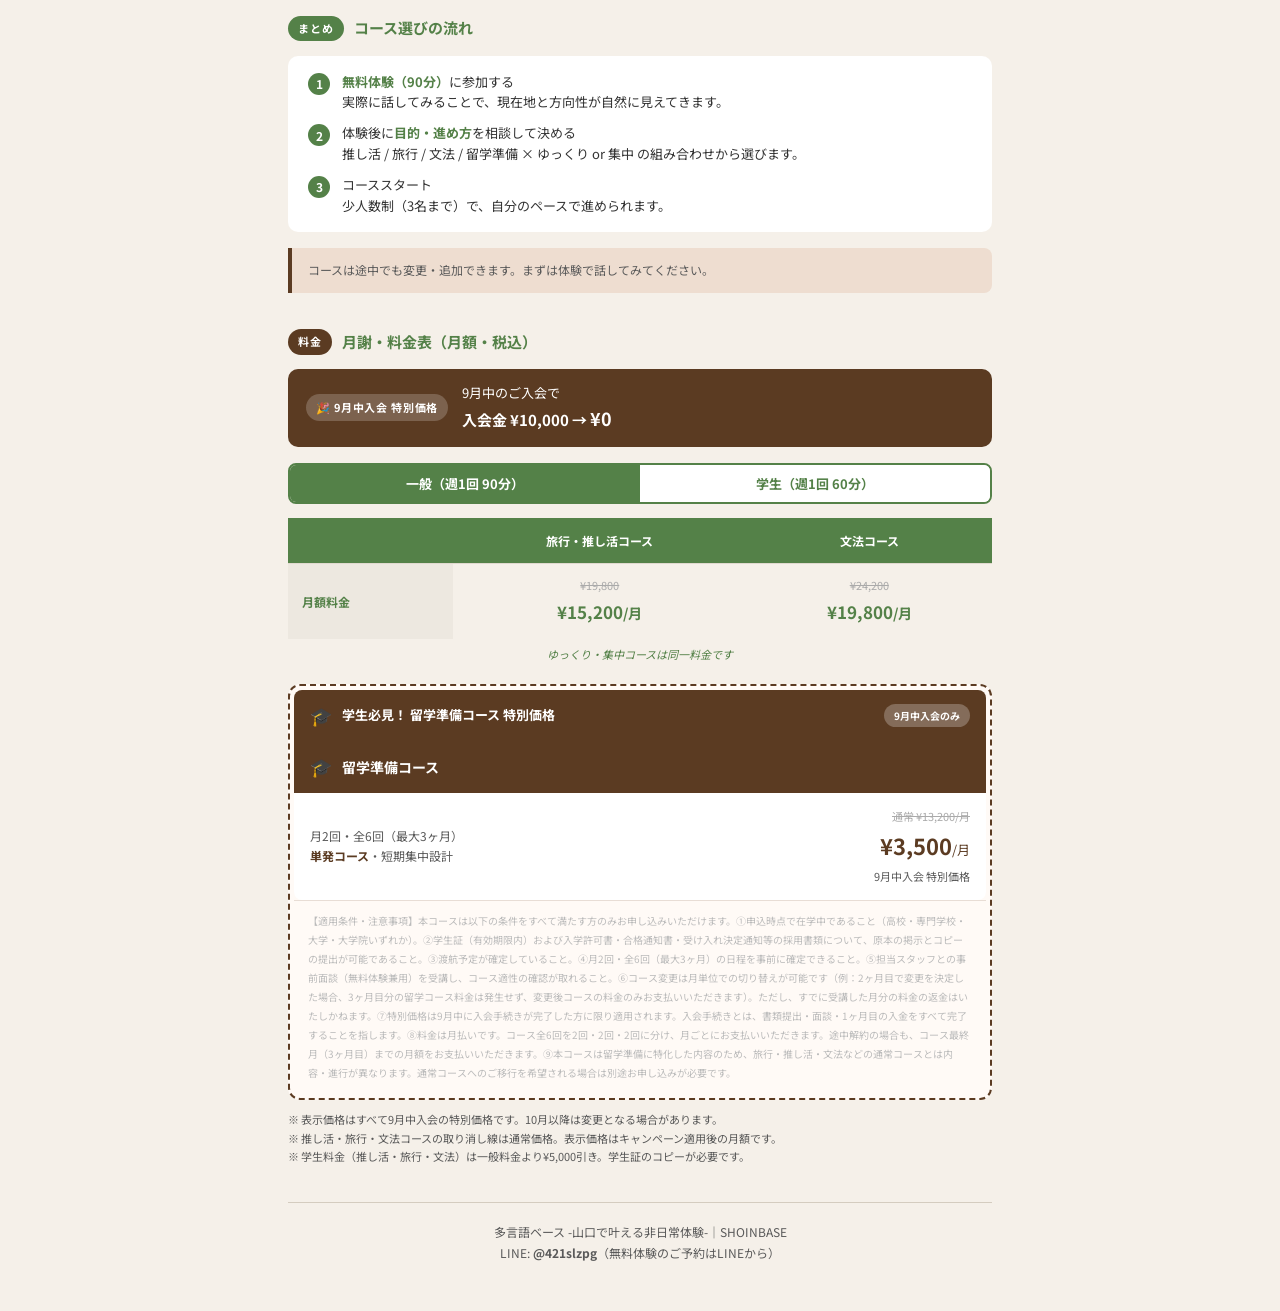
==== commit a6484aef: "Update course guide to September campaign and add price toggle - Replace course_guide.html with the " ====
--- a/course_guide.html
+++ b/course_guide.html
@@ -247,7 +247,7 @@
       <div class="tap-hint">タップしてコースの流れを見る →</div>
     </div>
     <div class="course-body">
-      <div class="course-badge">🎉 オープンキャンペーン ¥2,500/月</div>
+      <div class="course-badge">🎉 9月中入会 特別価格 ¥3,500/月</div>
       <div class="for">こんな人に</div>
       <div class="goal">「留学先で<br>生活・学習できるようになりたい」</div>
       <div class="detail">月2回・全6回（最大3ヶ月）の短期コース。英語圏はもちろん、<strong style="color:var(--terra);">韓国・フランスなど現地語が初めての方も対応。</strong>留学生活をまるごと練習します。</div>
@@ -324,8 +324,8 @@
   <h2>月謝・料金表（月額・税込）</h2>
 </div>
 <div class="campaign-banner">
-  <div class="campaign-tag">🎉 オープンキャンペーン</div>
-  <div class="campaign-text">8月中のご入会で<br><strong>入会金 ¥10,000 → <span class="zero">¥0</span></strong></div>
+  <div class="campaign-tag">🎉 9月中入会 特別価格</div>
+  <div class="campaign-text">9月中のご入会で<br><strong>入会金 ¥10,000 → <span class="zero">¥0</span></strong></div>
 </div>
 <div class="price-toggle">
   <button class="active" onclick="switchPrice('general', this)">一般（週1回 90分）</button>
@@ -363,9 +363,9 @@
 <!-- 留学準備コース special -->
 <div style="margin-top:20px; border: 2px dashed var(--terra); border-radius: 12px; padding: 4px; background: #fffaf6;">
   <div style="background: var(--terra); color:#fff; border-radius: 8px 8px 0 0; padding: 10px 16px; display:flex; align-items:center; gap:10px;">
-    <span style="font-size:18px;">⏰</span>
-    <div style="font-size:13px; font-weight:700; flex:1;">オープンキャンペーン 限定価格</div>
-    <div style="font-size:10px; font-weight:700; background:rgba(255,255,255,.25); border-radius:20px; padding:3px 10px; white-space:nowrap;">8月中入会のみ</div>
+    <span style="font-size:18px;">🎓</span>
+    <div style="font-size:13px; font-weight:700; flex:1;">学生必見！ 留学準備コース 特別価格</div>
+    <div style="font-size:10px; font-weight:700; background:rgba(255,255,255,.25); border-radius:20px; padding:3px 10px; white-space:nowrap;">9月中入会のみ</div>
   </div>
   <div class="study-price-card">
     <div class="study-price-head">
@@ -378,17 +378,24 @@
         <strong>単発コース</strong>・短期集中設計
       </div>
       <div class="study-price-num">
-        <div class="sp-price">¥2,500<small style="font-size:13px;font-weight:400;">/月</small></div>
-        <div class="sp-sub">キャンペーン期間限定</div>
+        <div style="font-size:11px; color:#aaa; text-decoration:line-through; text-align:right;">通常 ¥13,200/月</div>
+        <div class="sp-price">¥3,500<small style="font-size:13px;font-weight:400;">/月</small></div>
+        <div class="sp-sub">9月中入会 特別価格</div>
       </div>
     </div>
   </div>
+  <!-- 適応条件 細則 -->
+  <div style="padding: 10px 14px 12px; border-top: 1px solid #e8ddd5;">
+    <div style="font-size:10px; color:#bbb; line-height:1.9;">
+      【適用条件・注意事項】本コースは以下の条件をすべて満たす方のみお申し込みいただけます。①申込時点で在学中であること（高校・専門学校・大学・大学院いずれか）。②学生証（有効期限内）および入学許可書・合格通知書・受け入れ決定通知等の採用書類について、原本の掲示とコピーの提出が可能であること。③渡航予定が確定していること。④月2回・全6回（最大3ヶ月）の日程を事前に確定できること。⑤担当スタッフとの事前面談（無料体験兼用）を受講し、コース適性の確認が取れること。⑥コース変更は月単位での切り替えが可能です（例：2ヶ月目で変更を決定した場合、3ヶ月目分の留学コース料金は発生せず、変更後コースの料金のみお支払いいただきます）。ただし、すでに受講した月分の料金の返金はいたしかねます。⑦特別価格は9月中に入会手続きが完了した方に限り適用されます。入会手続きとは、書類提出・面談・1ヶ月目の入金をすべて完了することを指します。⑧料金は月払いです。コース全6回を2回・2回・2回に分け、月ごとにお支払いいただきます。途中解約の場合も、コース最終月（3ヶ月目）までの月額をお支払いいただきます。⑨本コースは留学準備に特化した内容のため、旅行・推し活・文法などの通常コースとは内容・進行が異なります。通常コースへのご移行を希望される場合は別途お申し込みが必要です。
+    </div>
+  </div>
 </div>
 
 <p class="price-note">
-  ※ キャンペーン価格は8月中のご入会に適用されます。<br>
+  ※ 表示価格はすべて9月中入会の特別価格です。10月以降は変更となる場合があります。<br>
   ※ 推し活・旅行・文法コースの取り消し線は通常価格。表示価格はキャンペーン適用後の月額です。<br>
-  ※ 学生料金（推し活・旅行・文法）は一般料金より¥5,000引き。学生証のご提示をお願いします。
+  ※ 学生料金（推し活・旅行・文法）は一般料金より¥5,000引き。学生証のコピーが必要です。
 </p>
 
 <!-- モーダル -->
@@ -411,8 +418,8 @@
 </div>
 
 <div class="footer">
-  多言語ベース（湯田温泉 街歩き多言語ベース）｜SHOINBASE（ショウインベース）<br>
-  LINE: <strong>@tagengo_base_yamaguchi</strong>（無料体験のご予約はLINEから）
+  多言語ベース -山口で叶える非日常体験-｜SHOINBASE<br>
+  LINE: <strong>@421slzpg</strong>（無料体験のご予約はLINEから）
 </div>
 
 <script>
@@ -468,7 +475,7 @@
 
   const isStudy = key === 'study';
   document.getElementById('m-counts').innerHTML = isStudy
-    ? `<div class="count-chip s" style="flex:1"><div class="cc-label">🎉 オープンキャンペーン</div><div class="cc-val">全6回（月2回・最大3ヶ月）¥2,500/月</div></div>`
+    ? `<div class="count-chip s" style="flex:1"><div class="cc-label">🎉 9月中入会 特別価格</div><div class="cc-val">全6回（月2回・最大3ヶ月）¥3,500/月</div></div>`
     : `<div class="count-chip y"><div class="cc-label">🌱 ゆっくりコース</div><div class="cc-val">着実に目標達成</div></div>
        <div class="count-chip s"><div class="cc-label">⚡ 集中コース</div><div class="cc-val">スピーディに目標達成</div></div>`;
 
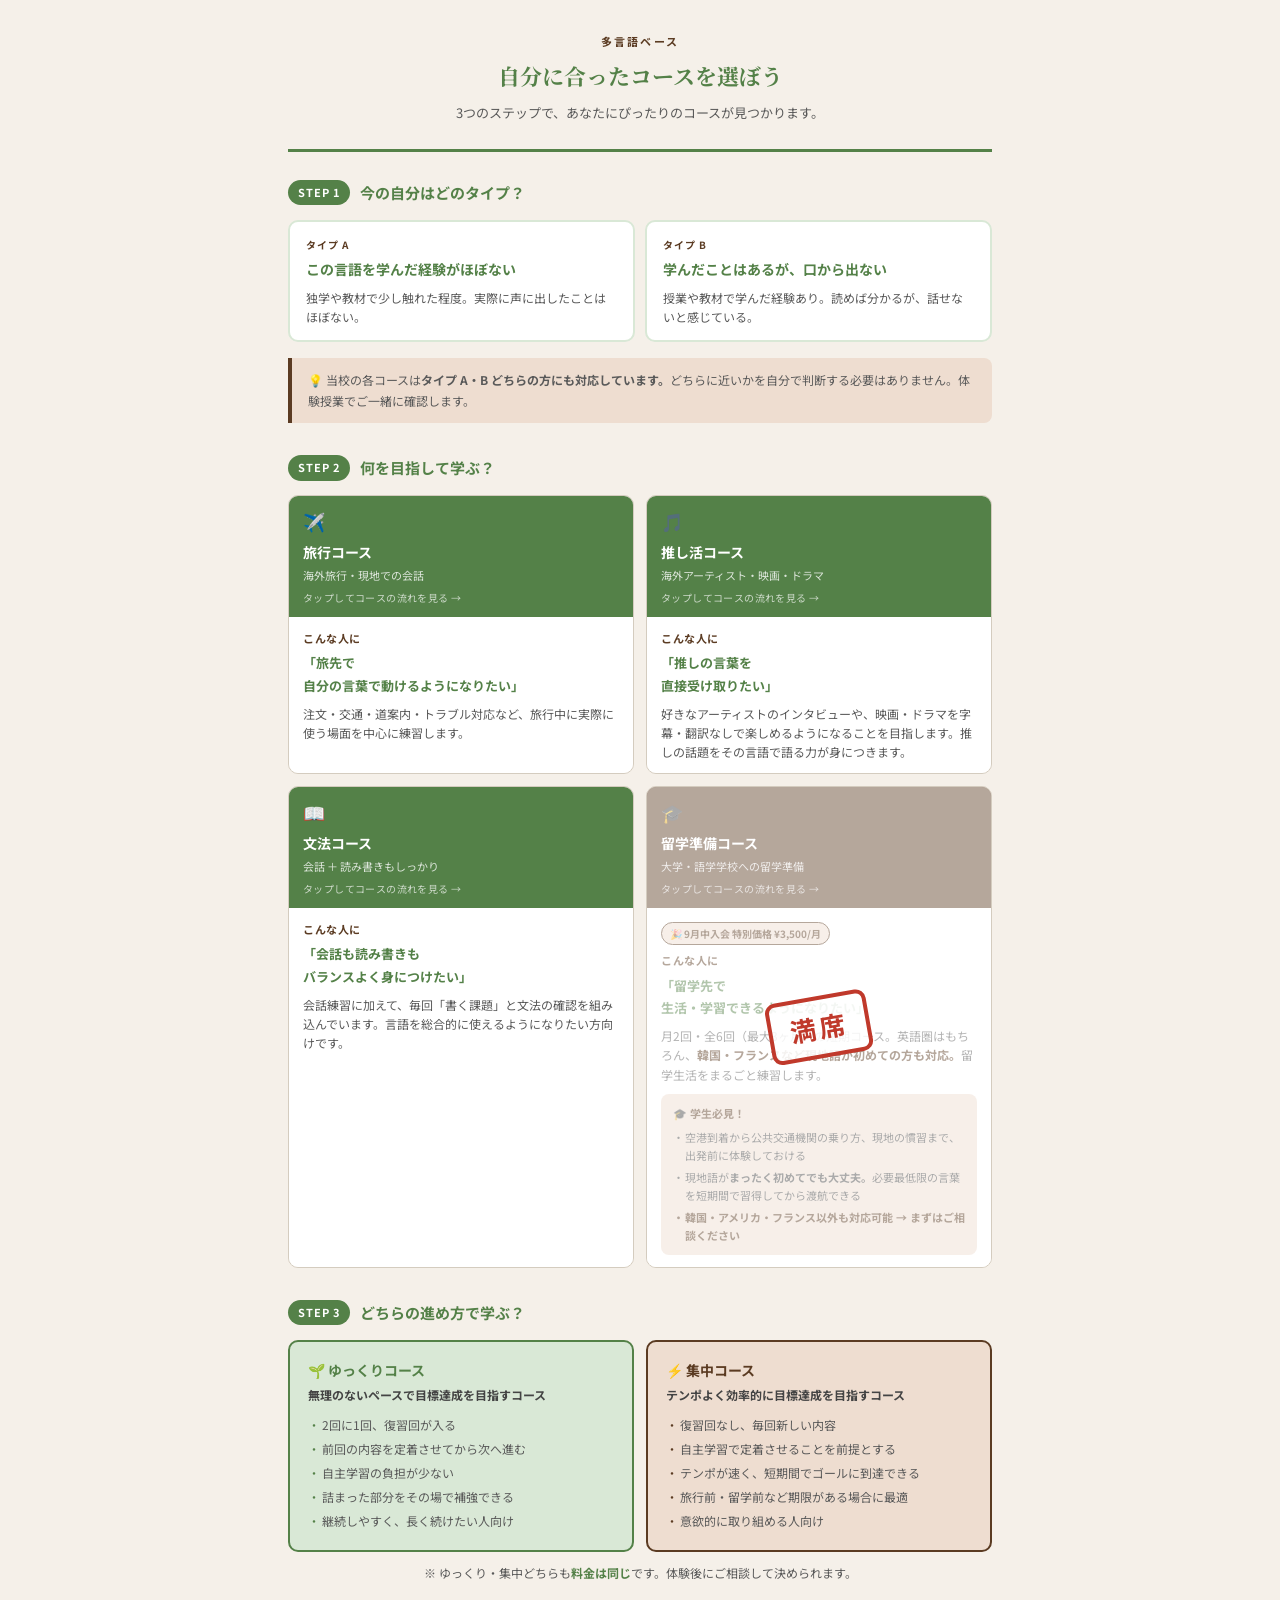
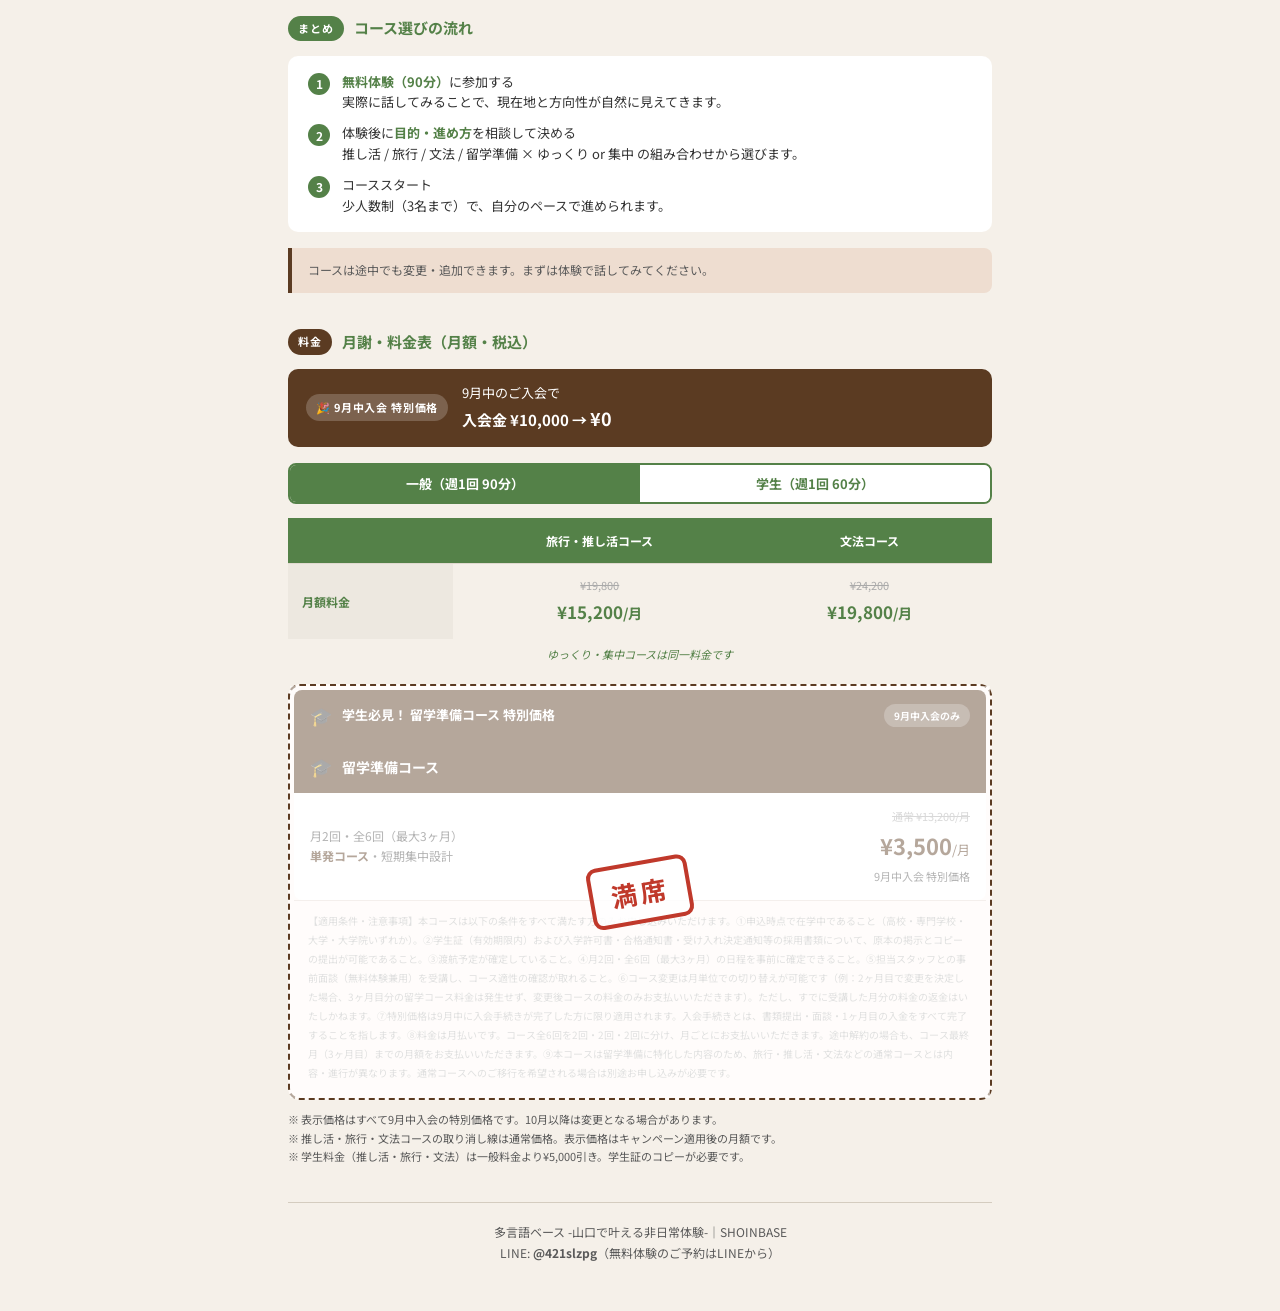
==== commit 28b08d33: "Add 満席 stamp overlay to study-abroad course in the guide Apply the same fully-booked stamp treatment" ====
--- a/course_guide.html
+++ b/course_guide.html
@@ -43,9 +43,35 @@
   .level-card.highlight { border-color: var(--navy); background: var(--light); }
 
   .course-grid { display: grid; grid-template-columns: 1fr 1fr; gap: 12px; }
-  .course-card { border-radius: 10px; overflow: hidden; border: 1px solid #d4ccbf; cursor: pointer; transition: transform .15s, box-shadow .15s; display: flex; flex-direction: column; }
+  .course-card { position: relative; border-radius: 10px; overflow: hidden; border: 1px solid #d4ccbf; cursor: pointer; transition: transform .15s, box-shadow .15s; display: flex; flex-direction: column; }
   .course-card:active { transform: scale(.97); }
   .course-card:hover { box-shadow: 0 4px 16px rgba(84,129,72,.2); }
+  .is-full { position: relative; }
+  .is-full::after {
+    content: "";
+    position: absolute;
+    inset: 0;
+    background: rgba(255,255,255,.55);
+    z-index: 5;
+    pointer-events: none;
+  }
+  .full-stamp {
+    position: absolute;
+    top: 50%;
+    left: 50%;
+    transform: translate(-50%, -50%) rotate(-10deg);
+    z-index: 6;
+    font-size: 26px;
+    font-weight: 700;
+    letter-spacing: 3px;
+    color: #c0392b;
+    border: 4px solid #c0392b;
+    border-radius: 10px;
+    padding: 4px 18px;
+    background: rgba(255,255,255,.85);
+    pointer-events: none;
+    white-space: nowrap;
+  }
   .course-head { background: var(--navy); color: #fff; padding: 10px 14px; }
   .course-head .emoji { font-size: 18px; margin-bottom: 2px; display: block; }
   .course-head .name { font-size: 14px; font-weight: 700; }
@@ -239,7 +265,8 @@
     </div>
   </div>
 
-  <div class="course-card terra" onclick="openModal('study')">
+  <div class="course-card terra is-full" onclick="openModal('study')">
+    <div class="full-stamp">満席</div>
     <div class="course-head">
       <span class="emoji">🎓</span>
       <div class="name">留学準備コース</div>
@@ -361,7 +388,8 @@
 </div>
 
 <!-- 留学準備コース special -->
-<div style="margin-top:20px; border: 2px dashed var(--terra); border-radius: 12px; padding: 4px; background: #fffaf6;">
+<div class="is-full" style="margin-top:20px; border: 2px dashed var(--terra); border-radius: 12px; padding: 4px; background: #fffaf6;">
+  <div class="full-stamp">満席</div>
   <div style="background: var(--terra); color:#fff; border-radius: 8px 8px 0 0; padding: 10px 16px; display:flex; align-items:center; gap:10px;">
     <span style="font-size:18px;">🎓</span>
     <div style="font-size:13px; font-weight:700; flex:1;">学生必見！ 留学準備コース 特別価格</div>
